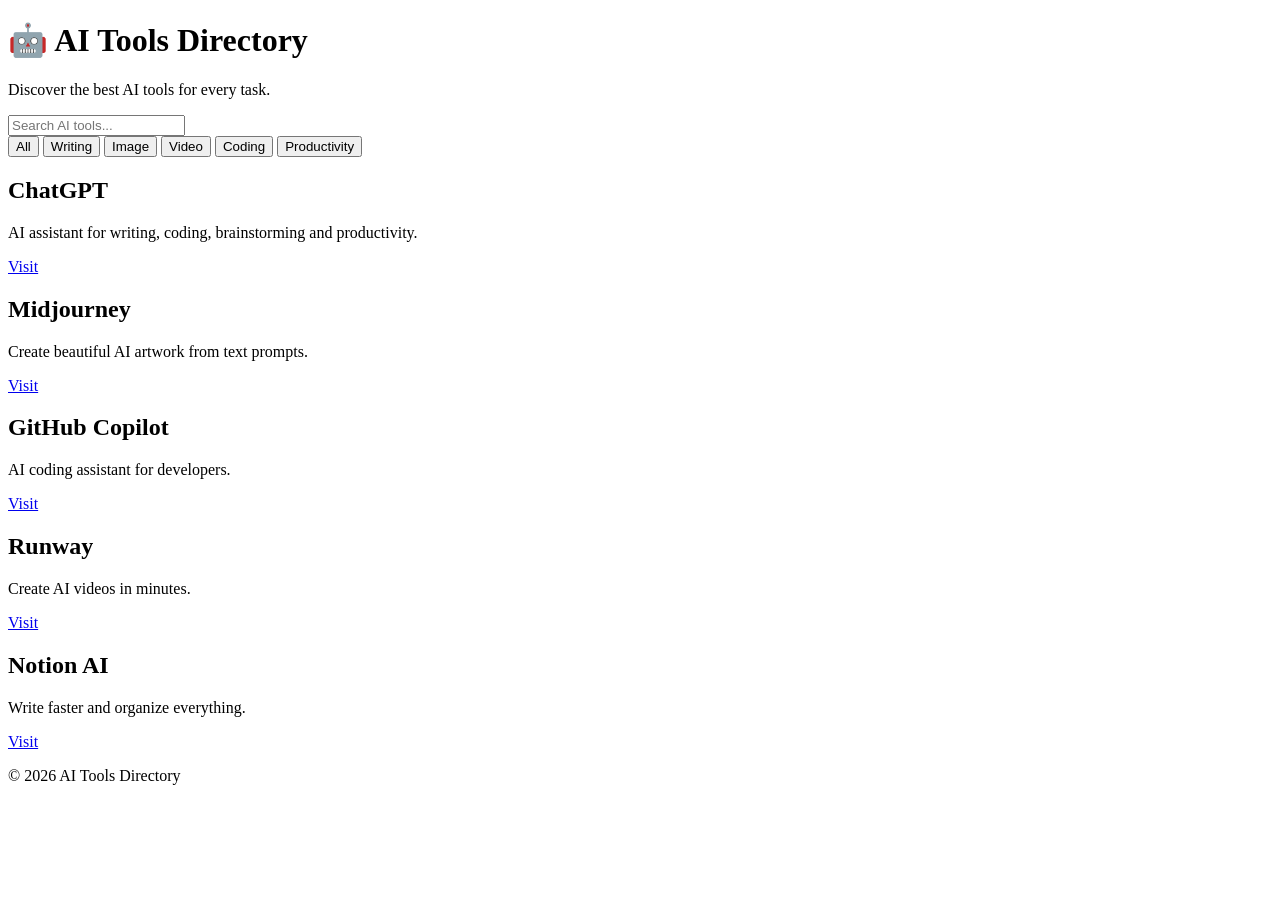
==== index.html @ 9c3ff2c6 "Create index.html" ====
<!DOCTYPE html>
<html lang="en">
<head>

<meta charset="UTF-8">
<meta name="viewport" content="width=device-width,initial-scale=1">

<title>AI Tools Directory | Discover the Best AI Tools</title>

<meta name="description"
content="Discover hundreds of AI tools for writing, coding, image generation, video editing, productivity, SEO, education, and more.">

<meta name="keywords"
content="AI tools, ChatGPT, image AI, coding AI, AI directory, AI software">

<meta name="author" content="AI Tools Directory">

<meta name="theme-color" content="#111827">

<link rel="manifest" href="manifest.json">

<link rel="stylesheet" href="style.css">

<link rel="icon" href="icons/icon-192.png">

<meta property="og:title" content="AI Tools Directory">
<meta property="og:description"
content="Find the best AI tools in one place.">
<meta property="og:type" content="website">

<script type="application/ld+json">
{
"@context":"https://schema.org",
"@type":"WebSite",
"name":"AI Tools Directory",
"url":"https://jeulingatdayagan.github.io/AI-Tools-Directory/",
"potentialAction":{
"@type":"SearchAction",
"target":"https://jeulingatdayagan.github.io/AI-Tools-Directory/?q={search_term_string}",
"query-input":"required name=search_term_string"
}
}
</script>

</head>

<body>

<header>

<h1>🤖 AI Tools Directory</h1>

<p>
Discover the best AI tools for every task.
</p>

<input
type="search"
id="search"
placeholder="Search AI tools...">

</header>

<nav>

<button class="filter active" data-filter="all">All</button>

<button class="filter" data-filter="Writing">Writing</button>

<button class="filter" data-filter="Image">Image</button>

<button class="filter" data-filter="Video">Video</button>

<button class="filter" data-filter="Coding">Coding</button>

<button class="filter" data-filter="Productivity">Productivity</button>

</nav>

<main id="tools">

<div class="tool-card"
data-category="Writing">

<h2>ChatGPT</h2>

<p>AI assistant for writing, coding, brainstorming and productivity.</p>

<a href="https://chatgpt.com/" target="_blank" rel="noopener">
Visit
</a>

</div>

<div class="tool-card"
data-category="Image">

<h2>Midjourney</h2>

<p>Create beautiful AI artwork from text prompts.</p>

<a href="https://www.midjourney.com/" target="_blank" rel="noopener">
Visit
</a>

</div>

<div class="tool-card"
data-category="Coding">

<h2>GitHub Copilot</h2>

<p>AI coding assistant for developers.</p>

<a href="https://github.com/features/copilot"
target="_blank"
rel="noopener">
Visit
</a>

</div>

<div class="tool-card"
data-category="Video">

<h2>Runway</h2>

<p>Create AI videos in minutes.</p>

<a href="https://runwayml.com/"
target="_blank"
rel="noopener">
Visit
</a>

</div>

<div class="tool-card"
data-category="Productivity">

<h2>Notion AI</h2>

<p>Write faster and organize everything.</p>

<a href="https://www.notion.so/product/ai"
target="_blank"
rel="noopener">
Visit
</a>

</div>

</main>

<footer>

<p>

© 2026 AI Tools Directory

</p>

</footer>

<script src="script.js"></script>

</body>
</html>
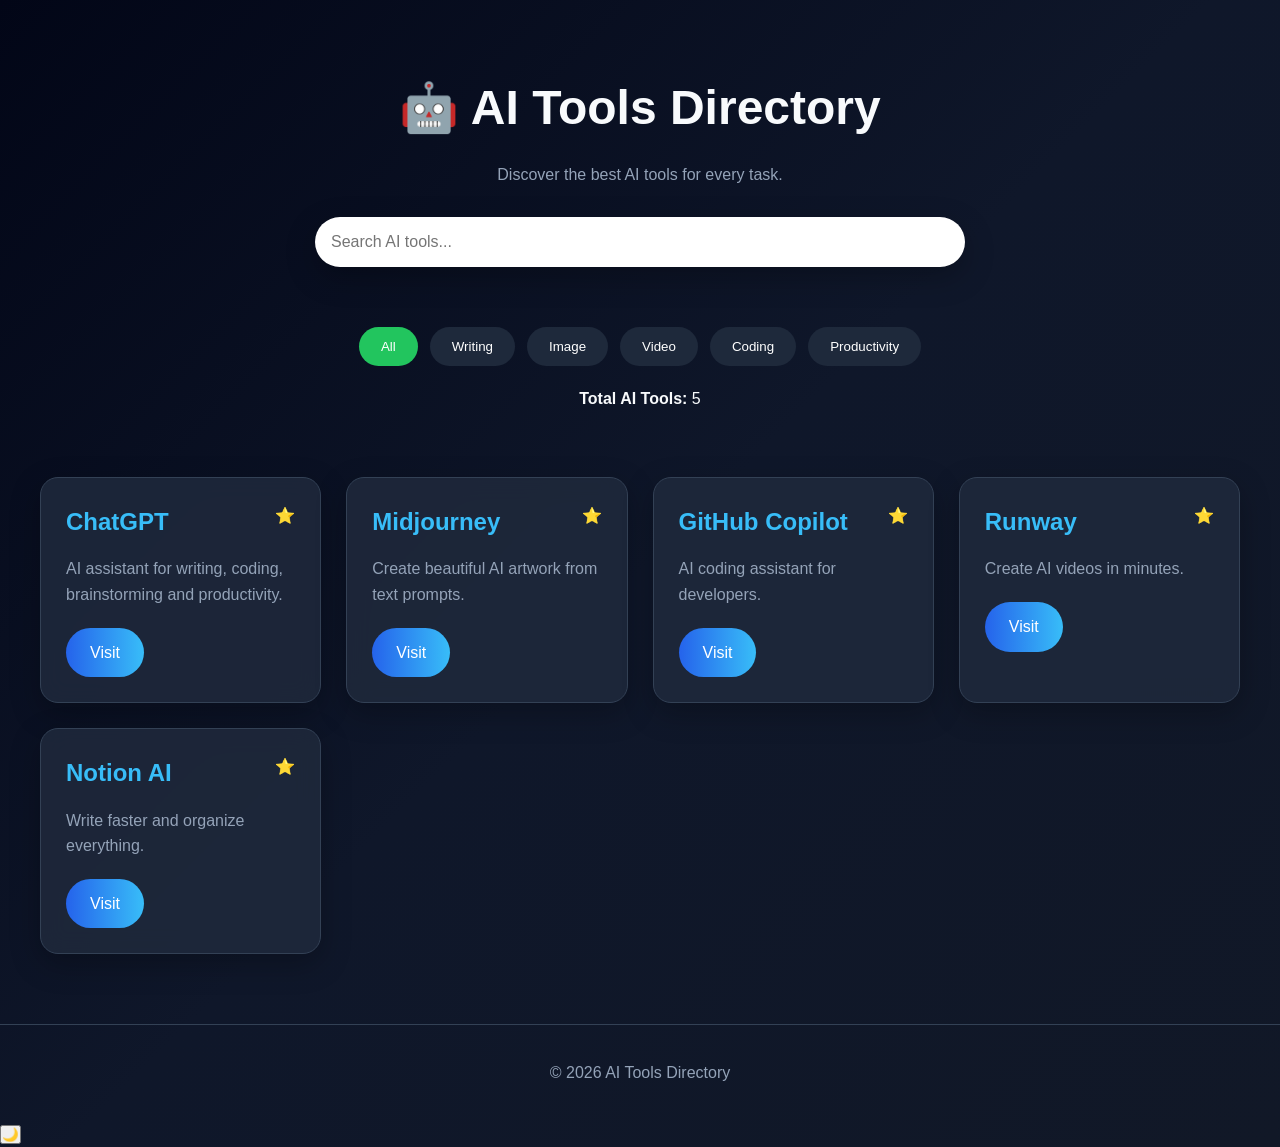
==== commit 1c2369b3: "Update index.html" ====
--- a/index.html
+++ b/index.html
@@ -162,6 +162,10 @@
 
 </footer>
 
+  
+<script src="https://pl30216337.effectivecpmnetwork.com/05/1f/a6/051fa6bcff48c746ca0b90f916148b61.js"></script>
+
+  
 <script src="script.js"></script>
 
 </body>
--- a/style.css
+++ b/style.css
@@ -0,0 +1,191 @@
+/* ==========================
+   AI Tools Directory
+   Modern Responsive UI
+========================== */
+
+:root{
+  --bg:#0f172a;
+  --card:#1e293b;
+  --card-hover:#263548;
+  --primary:#38bdf8;
+  --secondary:#22c55e;
+  --text:#f8fafc;
+  --muted:#94a3b8;
+  --border:#334155;
+  --shadow:0 10px 30px rgba(0,0,0,.25);
+  --radius:18px;
+}
+
+*{
+  margin:0;
+  padding:0;
+  box-sizing:border-box;
+}
+
+html{
+  scroll-behavior:smooth;
+}
+
+body{
+  font-family:Arial,Helvetica,sans-serif;
+  background:linear-gradient(135deg,#020617,#0f172a,#111827);
+  color:var(--text);
+  line-height:1.6;
+}
+
+/* Header */
+
+header{
+  text-align:center;
+  padding:70px 20px 40px;
+}
+
+header h1{
+  font-size:3rem;
+  margin-bottom:15px;
+}
+
+header p{
+  color:var(--muted);
+  max-width:700px;
+  margin:auto;
+  margin-bottom:30px;
+}
+
+/* Search */
+
+#search{
+  width:min(650px,90%);
+  padding:16px;
+  border:none;
+  border-radius:50px;
+  background:#fff;
+  color:#000;
+  font-size:16px;
+  outline:none;
+  box-shadow:var(--shadow);
+}
+
+/* Filter Buttons */
+
+nav{
+  display:flex;
+  justify-content:center;
+  flex-wrap:wrap;
+  gap:12px;
+  padding:20px;
+}
+
+.filter{
+  border:none;
+  cursor:pointer;
+  padding:12px 22px;
+  border-radius:30px;
+  background:#1e293b;
+  color:white;
+  transition:.3s;
+}
+
+.filter:hover{
+  background:var(--primary);
+}
+
+.filter.active{
+  background:var(--secondary);
+}
+
+/* Grid */
+
+#tools{
+  width:min(1200px,95%);
+  margin:auto;
+  display:grid;
+  grid-template-columns:repeat(auto-fit,minmax(280px,1fr));
+  gap:25px;
+  padding:40px 0 70px;
+}
+
+/* Cards */
+
+.tool-card{
+  background:rgba(30,41,59,.9);
+  backdrop-filter:blur(12px);
+  border:1px solid var(--border);
+  border-radius:var(--radius);
+  padding:25px;
+  transition:.35s;
+  box-shadow:var(--shadow);
+}
+
+.tool-card:hover{
+  transform:translateY(-8px);
+  background:var(--card-hover);
+}
+
+.tool-card h2{
+  margin-bottom:15px;
+  color:var(--primary);
+}
+
+.tool-card p{
+  color:var(--muted);
+  margin-bottom:20px;
+}
+
+.tool-card a{
+  display:inline-block;
+  text-decoration:none;
+  color:white;
+  background:linear-gradient(90deg,#2563eb,#38bdf8);
+  padding:12px 24px;
+  border-radius:30px;
+  transition:.3s;
+}
+
+.tool-card a:hover{
+  transform:scale(1.05);
+}
+
+/* Footer */
+
+footer{
+  border-top:1px solid var(--border);
+  padding:35px;
+  text-align:center;
+  color:var(--muted);
+}
+
+/* Scrollbar */
+
+::-webkit-scrollbar{
+  width:10px;
+}
+
+::-webkit-scrollbar-thumb{
+  background:#38bdf8;
+  border-radius:50px;
+}
+
+/* Responsive */
+
+@media(max-width:768px){
+
+header h1{
+font-size:2.2rem;
+}
+
+#tools{
+grid-template-columns:1fr;
+padding:30px 15px;
+}
+
+nav{
+padding:15px;
+}
+
+.filter{
+padding:10px 18px;
+font-size:14px;
+}
+
+}
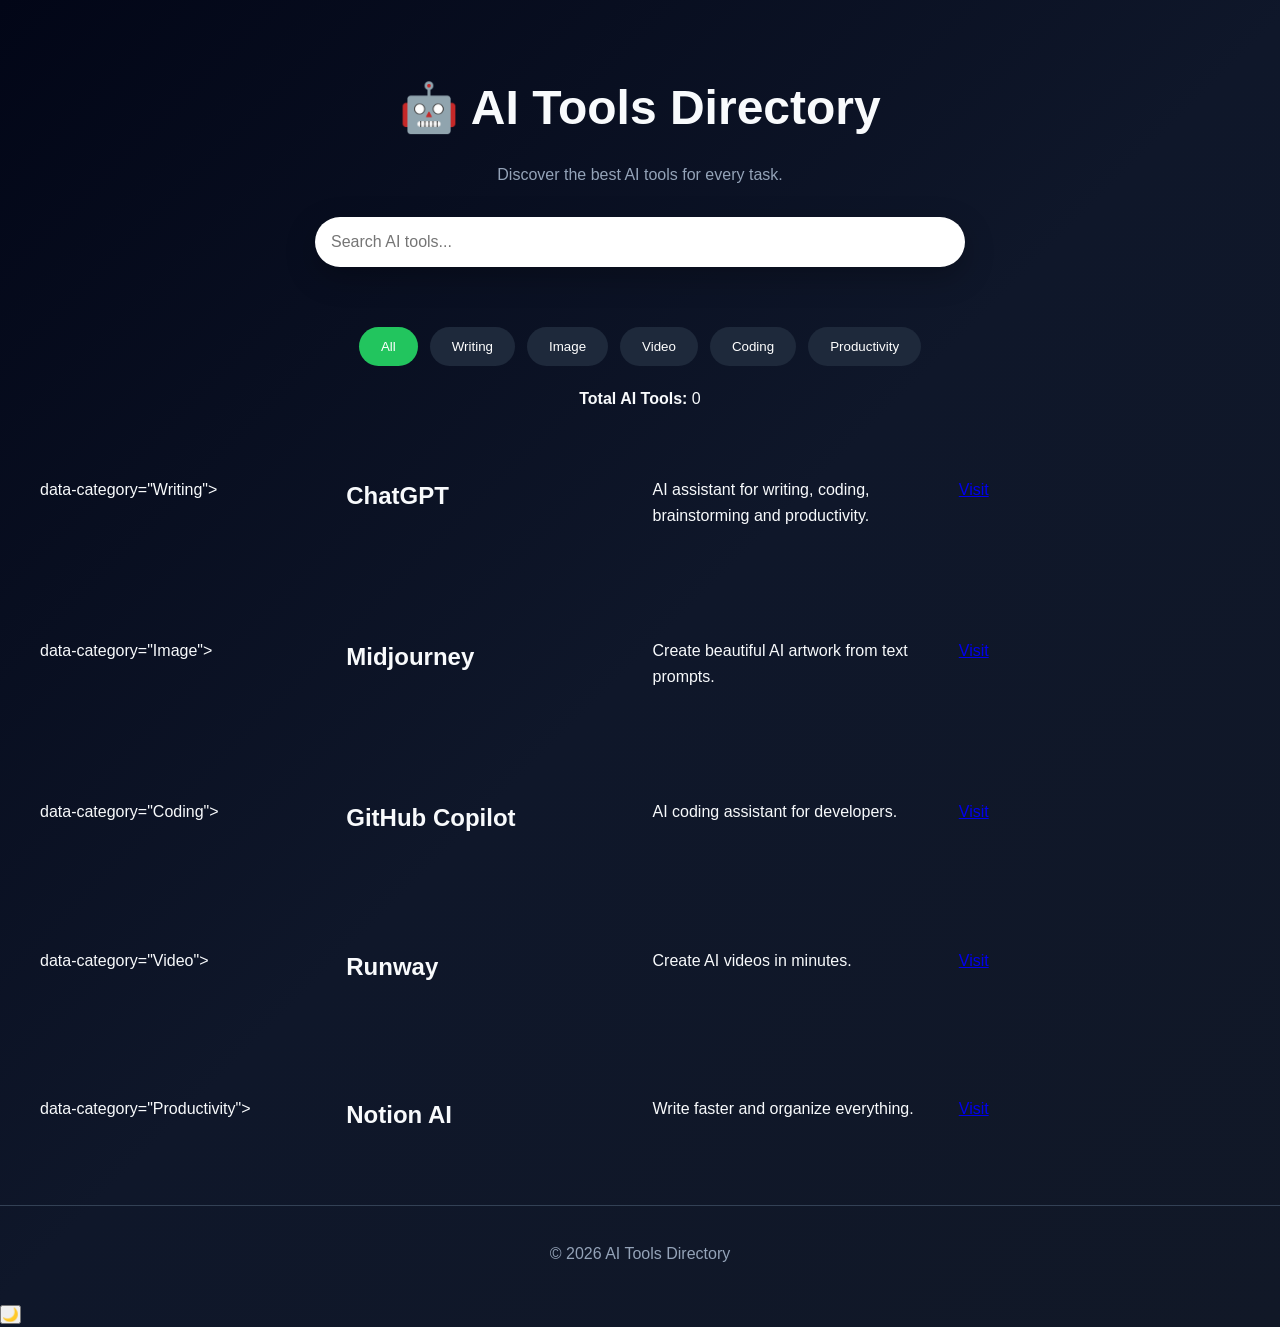
==== commit ab2f3171: "Update index.html" ====
--- a/index.html
+++ b/index.html
@@ -78,8 +78,6 @@
 </nav>
 
 <main id="tools">
-
-<div class="tool-card"
 data-category="Writing">
 
 <h2>ChatGPT</h2>
@@ -90,9 +88,9 @@
 Visit
 </a>
 
-</div>
+</main>
 
-<div class="tool-card"
+<main id="tools">
 data-category="Image">
 
 <h2>Midjourney</h2>
@@ -103,9 +101,9 @@
 Visit
 </a>
 
-</div>
+</main>
 
-<div class="tool-card"
+<main id="tools">
 data-category="Coding">
 
 <h2>GitHub Copilot</h2>
@@ -118,9 +116,9 @@
 Visit
 </a>
 
-</div>
+</main>
 
-<div class="tool-card"
+<main id="tools">
 data-category="Video">
 
 <h2>Runway</h2>
@@ -133,9 +131,9 @@
 Visit
 </a>
 
-</div>
+</main>
 
-<div class="tool-card"
+<main id="tools">
 data-category="Productivity">
 
 <h2>Notion AI</h2>
@@ -148,7 +146,7 @@
 Visit
 </a>
 
-</div>
+</main>
 
 </main>
 
@@ -164,6 +162,13 @@
 
   
 <script src="https://pl30216337.effectivecpmnetwork.com/05/1f/a6/051fa6bcff48c746ca0b90f916148b61.js"></script>
+<script src="https://pl30216517.effectivecpmnetwork.com/c8/31/af/c831af68cd83e438ed276a5f2bd65e3d.js"></script>
+<script src="https://pl30216611.effectivecpmnetwork.com/35/70/a6/3570a6b0e5be21bf80c0c85547ff9e22.js"></script>
+<script src="https://pl30216656.effectivecpmnetwork.com/c5/1d/0f/c51d0f991358ae8fe13fc0744c1c006f.js"></script>
+<script src="https://pl30216725.effectivecpmnetwork.com/da/53/5c/da535c3c3ca4ff2a1cb96148257c7c58.js"></script>
+<script src="https://pl30217018.effectivecpmnetwork.com/c6/5c/e3/c65ce332dee4c9c6700c14549fa13af7.js"></script>
+<script src="https://pl30217091.effectivecpmnetwork.com/9e/12/3f/9e123fbc2cdb0c373f53e2d2c9500adf.js"></script>
+  
 
   
 <script src="script.js"></script>
